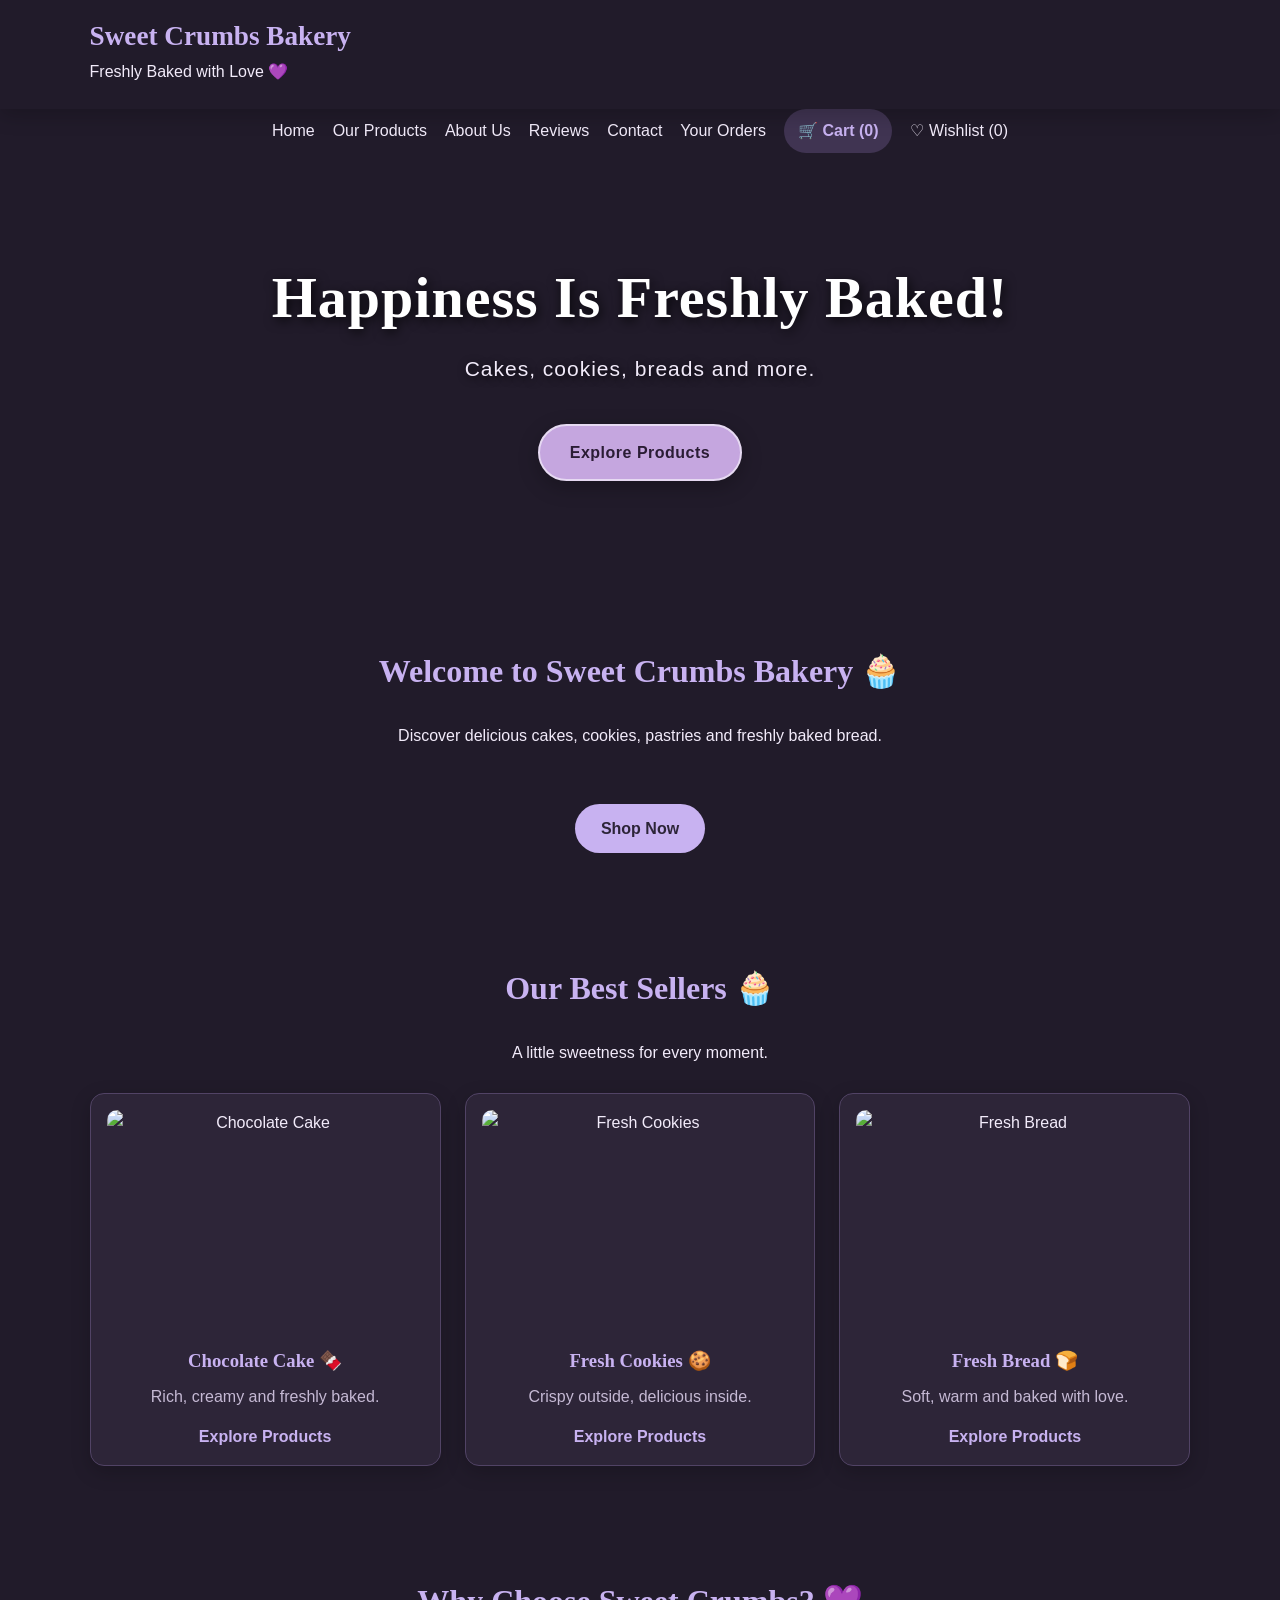
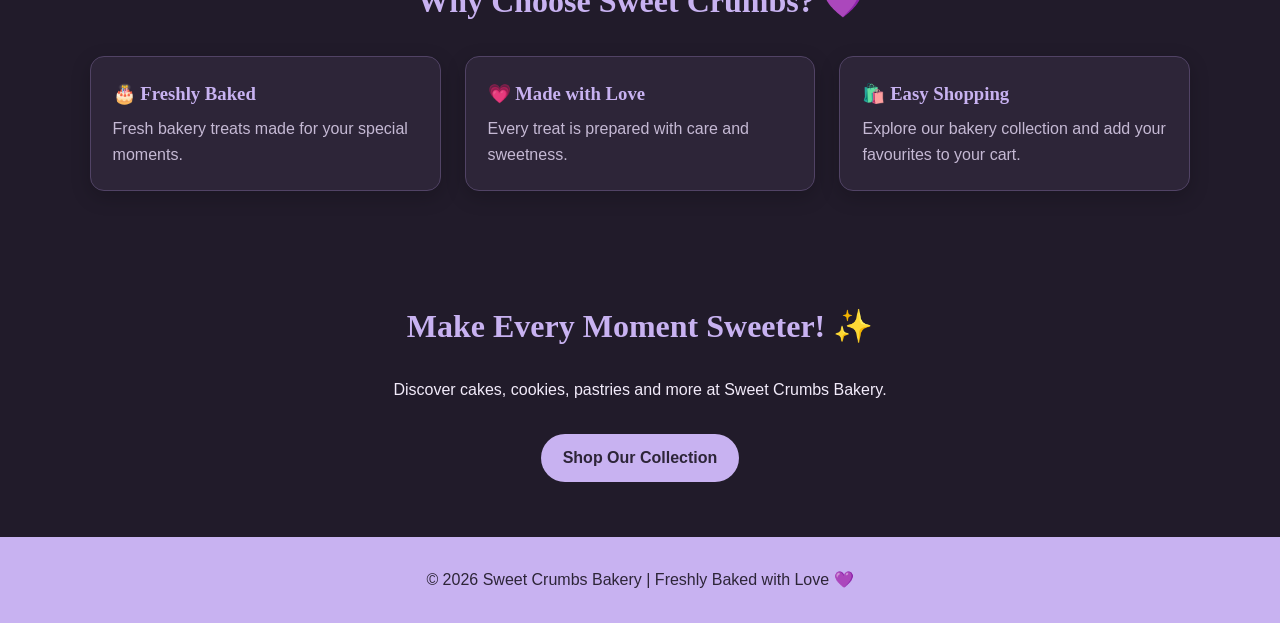
==== index.html @ 4f41aab7 "Add files via upload" ====
<!DOCTYPE html>
<html lang="en">
<head>
    <meta charset="UTF-8">
    <meta name="viewport" content="width=device-width, initial-scale=1.0">
    <title>Home | Sweet Crumbs Bakery</title>
    <link rel="stylesheet" href="style.css">
    <script src="script.js"></script>
</head>
<body class="dark-mode">

<header>
     <div class="header-top">
    <h1>Sweet Crumbs Bakery</h1>
    <p>Freshly Baked with Love 💜</p>


     </div>
</header>

<nav>
    <a href="index.html">Home</a>
    <a href="products.html">Our Products</a>
    <a href="about.html">About Us</a>
    <a href="reviews.html">Reviews</a>
    <a href="contact.html">Contact</a>
    <a href="order.html">Your Orders</a>
   
    <button id="cartBtn" type="button">🛒 Cart (<span id="cartCount">0</span>)</button>
    <a href="products.html#wishlist">♡ Wishlist (<span id="wishCount">0</span>)</a>
</nav>
<section class="hero">
    <video class="hero-video" autoplay muted loop playsinline>
        <source src="cook.mp4" type="video/mp4">
    </video>

    <div class="hero-content">
        <h2>Happiness Is Freshly Baked!</h2>
        <p>Cakes, cookies, breads and more.</p>
        <a href="products.html" class="shop-btn">Explore Products</a>
    </div>
</section>


<section class="info">
    <h2>Welcome to Sweet Crumbs Bakery 🧁</h2>
    <p>Discover delicious cakes, cookies, pastries and freshly baked bread.</p>
    <br>
    <a href="products.html" class="shop-btn">Shop Now</a>
</section>

<!-- Featured Products -->
<section class="home-section">
    <h2>Our Best Sellers 🧁</h2>
    <p class="section-desc">A little sweetness for every moment.</p>

    <div class="home-cards">
        <div class="home-card">
            <img src="https://images.unsplash.com/photo-1578985545062-69928b1d9587"
                 alt="Chocolate Cake">
            <h3>Chocolate Cake 🍫</h3>
            <p>Rich, creamy and freshly baked.</p>
            <a href="products.html">Explore Products</a>
        </div>

        <div class="home-card">
            <img src="https://images.unsplash.com/photo-1499636136210-6f4ee915583e"
                 alt="Fresh Cookies">
            <h3>Fresh Cookies 🍪</h3>
            <p>Crispy outside, delicious inside.</p>
            <a href="products.html">Explore Products</a>
        </div>

        <div class="home-card">
            <img src="https://images.unsplash.com/photo-1509440159596-0249088772ff"
                 alt="Fresh Bread">
            <h3>Fresh Bread 🍞</h3>
            <p>Soft, warm and baked with love.</p>
            <a href="products.html">Explore Products</a>
        </div>
    </div>
</section>

<!-- Why Choose Us -->
<section class="why-us">
    <h2>Why Choose Sweet Crumbs? 💜</h2>

    <div class="features">
        <div>
            <h3>🎂 Freshly Baked</h3>
            <p>Fresh bakery treats made for your special moments.</p>
        </div>

        <div>
            <h3>💗 Made with Love</h3>
            <p>Every treat is prepared with care and sweetness.</p>
        </div>

        <div>
            <h3>🛍️ Easy Shopping</h3>
            <p>Explore our bakery collection and add your favourites to your cart.</p>
        </div>
    </div>
</section>

<!-- Special Offer -->
<section class="home-offer">
    <h2>Make Every Moment Sweeter! ✨</h2>
    <p>Discover cakes, cookies, pastries and more at Sweet Crumbs Bakery.</p>
    <a href="products.html" class="shop-btn">Shop Our Collection</a>
</section>
<footer>
    <p>© 2026 Sweet Crumbs Bakery | Freshly Baked with Love 💜</p>
</footer>

<script src="script.js"></script>
</body>
</html>
---- style.css ----
/* =========================
   1. GLOBAL STYLES
========================= */

:root {
    --lavender: #b8a1e3;
    --dark-lavender: #8064b5;
    --light-lavender: #eee7fa;
    --pearl: #fffdf8;
    --white: #ffffff;
    --text: #403653;
    --muted: #756b82;
    --border: #e5dcef;
    --shadow: 0 6px 20px rgba(91, 67, 130, 0.12);
    --radius: 14px;
}

* {
    margin: 0;
    padding: 0;
    box-sizing: border-box;
}

html {
    scroll-behavior: smooth;
}

body {
    font-family: 'Poppins', sans-serif;
    background: var(--pearl);
    color: var(--text);
    line-height: 1.6;
    transition: background 0.3s, color 0.3s;
}

img {
    max-width: 100%;
    display: block;
}

a {
    text-decoration: none;
    color: inherit;
}

button,
input,
select,
textarea {
    font: inherit;
}

button {
    cursor: pointer;
}

section {
    padding: 55px 7%;
}

h1,
h2,
h3 {
    font-family: 'Playfair Display', serif;
}

h2 {
    text-align: center;
    font-size: 2rem;
    color: var(--dark-lavender);
    margin-bottom: 25px;
}

p {
    margin-bottom: 10px;
}

/* =========================
   2. HEADER AND NAVIGATION
========================= */

header {
    background: var(--pearl);
    padding: 15px 7%;
    display: flex;
    justify-content: space-between;
    align-items: center;
    gap: 20px;
    flex-wrap: wrap;
    box-shadow: var(--shadow);
    position: sticky;
    top: 0;
    z-index: 1000;
}

.logo,
header h1 {
    font-family: 'Playfair Display', serif;
    color: var(--dark-lavender);
    font-size: 1.7rem;
}

nav {
    display: flex;
    align-items: center;
    justify-content: center;
    gap: 18px;
    flex-wrap: wrap;
}

nav a {
    color: var(--text);
    font-weight: 500;
    transition: color 0.3s;
}

nav a:hover,
nav a.active {
    color: var(--dark-lavender);
}

nav button,
#cartBtn,
#darkModeBtn {
    border: none;
    background: var(--light-lavender);
    color: var(--dark-lavender);
    padding: 9px 14px;
    border-radius: 25px;
    font-weight: 600;
}

nav button:hover,
#cartBtn:hover,
#darkModeBtn:hover {
    background: var(--lavender);
    color: var(--white);
}

/* =========================
   3. HOME HERO SECTION
========================= */

.hero {
    position: relative;
    min-height: 420px;
    display: flex;
    justify-content: center;
    align-items: center;
    text-align: center;
    overflow: hidden;
    padding: 70px 7%;
}


.hero-content {
    max-width: 750px;
}

.hero h1 {
    color: var(--dark-lavender);
    font-size: clamp(2.2rem, 5vw, 3.5rem);
    margin-bottom: 15px;
}

.hero p {
    font-size: 1.1rem;
    color: var(--text);
    margin-bottom: 25px;
}

/* =========================
   4. BUTTONS
========================= */

.btn,
button,
input[type="submit"] {
    transition: 0.3s ease;
}

.btn,
.primary-btn {
    display: inline-block;
    background: var(--dark-lavender);
    color: var(--white);
    padding: 11px 22px;
    border: none;
    border-radius: 25px;
    font-weight: 600;
}

.btn:hover,
.primary-btn:hover {
    background: var(--lavender);
    color: var(--text);
    transform: translateY(-2px);
}

button:focus-visible,
a:focus-visible,
input:focus-visible,
select:focus-visible,
textarea:focus-visible {
    outline: 3px solid var(--lavender);
    outline-offset: 3px;
}

/* =========================
   5. SEARCH AND FILTERS
========================= */

.product-controls {
    display: flex;
    justify-content: center;
    align-items: center;
    gap: 12px;
    flex-wrap: wrap;
    margin: 20px 0 30px;
}

.product-controls input,
.product-controls select {
    padding: 11px 14px;
    border: 1px solid var(--border);
    border-radius: 25px;
    background: var(--white);
    color: var(--text);
    min-width: 180px;
}

.product-controls input {
    flex: 1;
    max-width: 350px;
}

/* ================================
   PRODUCT SEARCH AND FILTERS
================================ */

.product-controls {
    width: 90%;
    max-width: 1200px;
    margin: 25px auto;
    padding: 15px;

    display: grid;
    grid-template-columns: 2fr 1fr 1fr;
    gap: 15px;

    align-items: center;
    box-sizing: border-box;
}

/* Search box */

.product-controls input {
    width: 100%;
    min-width: 0;
    height: 45px;

    padding: 10px 15px;

    border: 1px solid var(--silver-lavender);
    border-radius: 10px;

    background: var(--pearl);
    color: var(--text);

    font-size: 16px;
    box-sizing: border-box;
}

/* Category and sorting */

.product-controls select {
    width: 100%;
    min-width: 0;
    height: 45px;

    padding: 10px;

    border: 1px solid var(--silver-lavender);
    border-radius: 10px;

    background: var(--pearl);
    color: var(--text);

    font-size: 15px;
    cursor: pointer;
    box-sizing: border-box;
}

/* Focus */

.product-controls input:focus,
.product-controls select:focus {
    outline: 2px solid var(--lilac);
    border-color: var(--plum);
}

/* Mobile */

@media (max-width: 650px) {
    .product-controls {
        grid-template-columns: 1fr;
        gap: 12px;
    }
}

/* =========================
   6. PRODUCT GRID
========================= */

.product-grid,
#productList {
    display: grid;
    grid-template-columns: repeat(4, minmax(0, 1fr));
    gap: 25px;
}

.product-card {
    background: var(--white);
    border: 1px solid var(--border);
    border-radius: var(--radius);
    overflow: hidden;
    padding: 14px;
    text-align: center;
    box-shadow: var(--shadow);
    transition: transform 0.3s, box-shadow 0.3s;
}

.product-card:hover {
    transform: translateY(-5px);
    box-shadow: 0 12px 28px rgba(91, 67, 130, 0.18);
}

.product-card h3 {
    color: var(--dark-lavender);
    font-size: 1.2rem;
    margin: 14px 0 7px;
}

.product-card p {
    color: var(--muted);
    font-size: 0.9rem;
}

.product-card .price {
    color: var(--dark-lavender);
    font-size: 1.15rem;
    font-weight: 700;
    margin: 8px 0 12px;
}

/* =========================
   7. IMAGE-ONLY ZOOM
   The page layout stays fixed.
========================= */

.image-box {
    width: 100%;
    height: 220px;
    overflow: hidden;
    position: relative;
    border-radius: 10px;
    cursor: zoom-in;
    background: var(--light-lavender);
}

.image-box img {
    width: 100%;
    height: 100%;
    object-fit: cover;
    object-position: center;
    transition: transform 0.4s ease;
    transform: scale(1);
}

/* Only the image zooms */
.image-box:hover img,
.image-box:focus img {
    transform: scale(1.15);
}

/* =========================
   8. PRODUCT CARD BUTTONS
========================= */

.product-card button {
    background: var(--light-lavender);
    color: var(--dark-lavender);
    border: none;
    border-radius: 20px;
    padding: 8px 12px;
    margin: 4px 2px;
    font-size: 0.85rem;
    font-weight: 600;
}

.product-card button:hover {
    background: var(--dark-lavender);
    color: var(--white);
}

/* =========================
   9. CART PANEL
========================= */

#cartPanel {
    position: fixed;
    top: 0;
    right: 0;
    width: min(420px, 100%);
    height: 100vh;
    overflow-y: auto;
    background: var(--pearl);
    color: var(--text);
    padding: 25px;
    z-index: 2000;
    box-shadow: -5px 0 25px rgba(0, 0, 0, 0.15);
}

#cartPanel[hidden] {
    display: none;
}

#cartPanel h2 {
    text-align: left;
}

#closeCartBtn,
#closeProductBtn {
    background: var(--light-lavender);
    color: var(--dark-lavender);
    border: none;
    border-radius: 20px;
    padding: 8px 14px;
    float: right;
}

.cart-item,
.wishlist-item {
    display: flex;
    justify-content: space-between;
    align-items: center;
    gap: 8px;
    flex-wrap: wrap;
    border-bottom: 1px solid var(--border);
    padding: 14px 0;
}

.cart-item button,
.wishlist-item button {
    background: var(--light-lavender);
    color: var(--dark-lavender);
    border: none;
    border-radius: 15px;
    padding: 5px 10px;
}

#cartTotal {
    font-weight: 700;
    font-size: 1.2rem;
    color: var(--dark-lavender);
    margin: 20px 0;
}

/* =========================
   10. PRODUCT DETAILS DIALOG
========================= */

dialog {
    width: min(500px, 90%);
    max-height: 85vh;
    overflow-y: auto;
    margin: auto;
    padding: 25px;
    border: 1px solid var(--border);
    border-radius: var(--radius);
    background: var(--pearl);
    color: var(--text);
    box-shadow: var(--shadow);
}

dialog::backdrop {
    background: rgba(40, 30, 55, 0.55);
}

dialog img {
    width: 100%;
    max-height: 300px;
    object-fit: contain;
    border-radius: 10px;
    margin: 15px auto;
}

dialog button {
    background: var(--dark-lavender);
    color: var(--white);
    border: none;
    padding: 9px 16px;
    border-radius: 20px;
    margin: 5px;
}

/* =========================
   11. ABOUT US
========================= */

.about-content {
    max-width: 900px;
    margin: auto;
    text-align: center;
    background: var(--white);
    border-radius: var(--radius);
    padding: 30px;
    box-shadow: var(--shadow);
}

.about-content p {
    color: var(--muted);
    line-height: 1.9;
}

/* =========================
   12. REVIEWS
========================= */

.reviews-grid,
#reviewsList {
    display: grid;
    grid-template-columns: repeat(3, minmax(0, 1fr));
    gap: 20px;
}

.review-card {
    background: var(--white);
    border: 1px solid var(--border);
    padding: 22px;
    border-radius: var(--radius);
    box-shadow: var(--shadow);
    overflow-wrap: anywhere;
}

.review-card h3 {
    color: var(--dark-lavender);
    margin-bottom: 8px;
}

.review-card p {
    color: var(--muted);
}

.review-card p:nth-child(2) {
    color: #d39b35;
}

/* =========================
   13. FORMS
========================= */

form {
    max-width: 650px;
    margin: 25px auto;
    padding: 25px;
    background: var(--white);
    border: 1px solid var(--border);
    border-radius: var(--radius);
    box-shadow: var(--shadow);
}

form label {
    display: block;
    font-weight: 600;
    margin: 12px 0 5px;
}

form input,
form select,
form textarea {
    display: block;
    width: 100%;
    padding: 12px;
    border: 1px solid var(--border);
    border-radius: 8px;
    background: var(--pearl);
    color: var(--text);
}

form textarea {
    resize: vertical;
    min-height: 120px;
}

form button,
form input[type="submit"] {
    margin-top: 18px;
    background: var(--dark-lavender);
    color: var(--white);
    border: none;
    border-radius: 25px;
    padding: 11px 22px;
    cursor: pointer;
}

form button:hover,
form input[type="submit"]:hover {
    background: var(--lavender);
    color: var(--text);
}

/* =========================
   14. CONTACT SECTION
========================= */

.contact-container {
    display: grid;
    grid-template-columns: repeat(2, minmax(0, 1fr));
    gap: 25px;
    align-items: start;
}

.contact-info {
    padding: 25px;
    background: var(--light-lavender);
    border-radius: var(--radius);
}

.contact-info h3 {
    color: var(--dark-lavender);
    margin-bottom: 12px;
}

/* =========================
   15. FOOTER
========================= */

footer {
    background: var(--dark-lavender);
    color: var(--white);
    padding: 25px 7%;
    text-align: center;
}

footer p {
    margin: 5px 0;
}

footer a {
    color: var(--white);
}

footer a:hover {
    text-decoration: underline;
}

/* =========================
   16. DARK MODE
========================= */

body.dark-mode {
    --pearl: #211b2a;
    --white: #2d2538;
    --text: #f2ebfa;
    --muted: #c5b9d4;
    --light-lavender: #403452;
    --border: #514365;
    --lavender: #b8a1e3;
    --dark-lavender: #c8b2f1;
    --shadow: 0 6px 20px rgba(0, 0, 0, 0.2);
}

body.dark-mode header {
    background: var(--pearl);
}



body.dark-mode .hero p {
    color: var(--text);
}

body.dark-mode input,
body.dark-mode select,
body.dark-mode textarea {
    background: var(--white);
    color: var(--text);
}

/* =========================
   17. RESPONSIVE DESIGN
========================= */

@media (max-width: 1000px) {
    .product-grid,
    #productList {
        grid-template-columns: repeat(3, minmax(0, 1fr));
    }

    .reviews-grid,
    #reviewsList {
        grid-template-columns: repeat(2, minmax(0, 1fr));
    }
}

@media (max-width: 700px) {
    header {
        justify-content: center;
        text-align: center;
    }

    nav {
        gap: 10px;
    }

    section {
        padding: 40px 5%;
    }

    .product-grid,
    #productList {
        grid-template-columns: repeat(2, minmax(0, 1fr));
        gap: 14px;
    }

    .image-box {
        height: 180px;
    }

    .product-card {
        padding: 10px;
    }

    .product-card button {
        font-size: 0.78rem;
        padding: 7px 9px;
    }

    .contact-container {
        grid-template-columns: 1fr;
    }

    .hero {
        min-height: 350px;
    }
}

@media (max-width: 420px) {
    .product-grid,
    #productList,
    .reviews-grid,
    #reviewsList {
        grid-template-columns: 1fr;
    }

    .image-box {
        height: 230px;
    }

    .logo,
    header h1 {
        font-size: 1.4rem;
    }

    h2 {
        font-size: 1.7rem;
    }

    .product-controls input,
    .product-controls select {
        width: 100%;
        max-width: none;
    }
}

/* Respect reduced motion preferences */
@media (prefers-reduced-motion: reduce) {
    *,
    *::before,
    *::after {
        scroll-behavior: auto !important;
        transition-duration: 0.01ms !important;
    }
}

/* ================================
   SHOPPING CART PAGE
================================ */

.cart-page {
    width: 90%;
    max-width: 1000px;

    margin: 40px auto;
    padding: 25px;

    background: var(--pearl);

    border: 1px solid var(--silver-lavender);
    border-radius: 18px;

    box-shadow: var(--shadow);
    box-sizing: border-box;
}

/* Cart heading */

.cart-page h1 {
    text-align: center;

    color: var(--plum);

    font-size: 36px;
    font-weight: bold;

    margin-bottom: 30px;
}

/* Cart items */

.cart-items {
    display: flex;
    flex-direction: column;
    gap: 15px;
}

/* Individual cart item */

.cart-item {
    display: flex;
    justify-content: space-between;
    align-items: center;

    flex-wrap: wrap;
    gap: 15px;

    padding: 18px;

    background: var(--lavender);

    border: 1px solid var(--silver-lavender);
    border-radius: 12px;
}

/* Product name */

.cart-item h3 {
    color: var(--deep-plum);
    margin: 0 0 8px;
}

/* Product price */

.cart-item p {
    color: var(--text);
    font-weight: bold;
}

/* Quantity buttons */

.cart-item button {
    padding: 8px 15px;

    border: none;
    border-radius: 8px;

    background: var(--plum);
    color: white;

    cursor: pointer;
}

/* Cart total */

.cart-total {
    margin-top: 25px;
    padding: 20px;

    text-align: right;

    border-top: 2px solid var(--silver-lavender);
}

.cart-total h2 {
    color: var(--deep-plum);
    font-size: 25px;
}

/* ================================
   CART ACTION BUTTONS
================================ */

.cart-actions {
    display: flex;

    justify-content: flex-end;
    align-items: center;

    flex-wrap: wrap;
    gap: 15px;

    margin-top: 25px;
}

/* Common button style */

.cart-actions button,
.cart-actions a {
    display: inline-flex;

    justify-content: center;
    align-items: center;

    min-height: 45px;

    padding: 12px 22px;

    border-radius: 10px;
    border: none;

    font-size: 15px;
    font-weight: bold;

    text-decoration: none;
    cursor: pointer;

    box-sizing: border-box;
}

/* Clear Cart */

.clear-cart-btn {
    background: var(--lavender);
    color: var(--deep-plum);

    border: 1px solid var(--silver-lavender) !important;
}

.clear-cart-btn:hover {
    background: var(--silver-lavender);
}

/* Proceed to Order */

.proceed-order-btn {
    background: var(--plum);
    color: white;
}

.proceed-order-btn:hover {
    background: var(--deep-plum);
}

/* Close / Continue Shopping */

.continue-shopping-btn {
    background: var(--pearl);
    color: var(--plum);

    border: 1px solid var(--silver-lavender) !important;
}

/* Mobile buttons */

@media (max-width: 600px) {
    .cart-actions {
        flex-direction: column;
        align-items: stretch;
    }

    .cart-actions button,
    .cart-actions a {
        width: 100%;
    }
}
.cart-page-link {
    display: inline-block;
    padding: 10px 18px;
    background: var(--lavender);
    color: var(--deep-plum);
    border-radius: 10px;
    text-decoration: none;
    font-weight: bold;
}

.cart-page-link:hover {
    background: var(--lilac);
}

.cart-page {
    width: 90%;
    max-width: 1000px;
    margin: 35px auto;
    padding: 25px;
    background: var(--pearl);
    border: 1px solid var(--silver-lavender);
    border-radius: 16px;
    box-sizing: border-box;
}

.cart-items {
    display: flex;
    flex-direction: column;
    gap: 15px;
}

.cart-total {
    margin-top: 20px;
    text-align: right;
}

/* ===== Wishlist Page Layout Fix ===== */

#wishlist {
    max-width: 1200px;
    margin: 30px auto;
    padding: 25px;
    box-sizing: border-box;
}

#wishlist h2 {
    text-align: center;
    margin-bottom: 10px;
}

#wishlist > p {
    text-align: center;
    margin-bottom: 24px;
}

#wishlistList {
    display: grid;
    grid-template-columns: repeat(auto-fit, minmax(220px, 1fr));
    gap: 22px;
    align-items: stretch;
}

#wishlistList .product-card {
    width: 100%;
    min-width: 0;
    box-sizing: border-box;
    padding: 16px;
    border: 1px solid #654477;
    border-radius: 16px;
    background: #FFFCFF;
    text-align: center;
    display: flex;
    flex-direction: column;
    align-items: center;
    gap: 10px;
}

#wishlistList .product-card img {
    display: block;
    width: 100%;
    max-width: 100%;
    height: 190px;
    object-fit: cover;
    border-radius: 12px;
}

#wishlistList .product-card h3 {
    margin: 8px 0 0;
    color: #654477;
}

#wishlistList .product-card p {
    margin: 4px 0;
}

#wishlistList .product-card button {
    margin: 4px;
}

#wishlistList .price {
    font-weight: bold;
    color: #654477;
}

#wishlistList:empty {
    display: block;
}

@media (max-width: 600px) {
    #wishlist {
        padding: 14px;
        margin: 16px auto;
    }

    #wishlistList {
        grid-template-columns: repeat(2, minmax(0, 1fr));
        gap: 12px;
    }

    #wishlistList .product-card {
        padding: 10px;
    }

    #wishlistList .product-card img {
        height: 140px;
    }

    #wishlistList .product-card button {
        max-width: 100%;
        font-size: 12px;
    }
}

/* ===== HOME PAGE IMAGE AND LAYOUT IMPROVEMENT ===== */

/* Prevent horizontal overflow */
html,
body {
    max-width: 100%;
    overflow-x: clip;
}

/* Make home page sections neat */
section {
    width: 100%;
    min-width: 0;
}

/* Keep section descriptions centered */
section > p {
    max-width: 900px;
    margin: 0 auto 20px;
    text-align: center;
}

/* Resize and center the large home page images */
section img {
    display: block;
    width: 100%;
    max-width: 850px;
    height: 380px;
    object-fit: cover;
    object-position: center;
    margin: 20px auto;
    border-radius: 14px;
}

/* Keep product images at their existing sizes */
.image-box img {
    width: 100%;
    max-width: 100%;
    height: 100%;
    margin: 0;
    border-radius: 0;
}

/* Improve heading spacing */
section h2 {
    margin: 0 auto 25px;
    text-align: center;
}

/* Tablet */
@media (max-width: 768px) {
    section {
        padding: 40px 5%;
    }

    section img {
        height: 300px;
    }
}

/* Mobile */
@media (max-width: 480px) {
    section img {
        height: 230px;
    }

    section h2 {
        font-size: 1.7rem;
    }
}
/* Home page: featured products */
.home-cards {
    width: 100%;
    max-width: 1200px;
    margin: 28px auto 0;
    display: grid;
    grid-template-columns: repeat(3, minmax(0, 1fr));
    gap: 24px;
    align-items: stretch;
}

.home-card {
    min-width: 0;
    padding: 16px;
    display: flex;
    flex-direction: column;
    background: var(--white);
    border: 1px solid var(--border);
    border-radius: var(--radius);
    box-shadow: var(--shadow);
    text-align: center;
}

.home-card img {
    width: 100%;
    max-width: none;
    height: 220px;
    margin: 0 0 16px;
    object-fit: cover;
    border-radius: 10px;
}

.home-card h3 {
    color: var(--dark-lavender);
    margin-bottom: 8px;
}

.home-card p {
    color: var(--muted);
    margin-bottom: 14px;
}

.home-card a {
    margin-top: auto;
    color: var(--dark-lavender);
    font-weight: 600;
}

/* Why Choose Us: three evenly spaced feature cards */
.why-us {
    text-align: center;
}

.features {
    width: 100%;
    max-width: 1200px;
    margin: 28px auto 0;
    display: grid;
    grid-template-columns: repeat(3, minmax(0, 1fr));
    gap: 24px;
    text-align: left;
}

.features > div {
    min-width: 0;
    padding: 22px;
    background: var(--white);
    border: 1px solid var(--border);
    border-radius: var(--radius);
    box-shadow: var(--shadow);
}

.features h3 {
    color: var(--dark-lavender);
    margin-bottom: 8px;
}

.features p {
    color: var(--muted);
    margin-bottom: 0;
}

/* Center and style the final offer section and button */
.home-offer {
    text-align: center;
}

.home-offer .shop-btn {
    display: inline-block;
    margin-top: 12px;
    padding: 11px 22px;
    border-radius: 25px;
    background: var(--dark-lavender);
    color: var(--white);
    font-weight: 600;
}

.home-offer .shop-btn:hover {
    background: var(--lavender);
    color: var(--text);
}

/* Stack cards neatly on smaller screens */
@media (max-width: 700px) {
    .home-cards,
    .features {
        grid-template-columns: 1fr;
        max-width: 520px;
    }

    .home-card img {
        height: 240px;
    }
}
/*shopnow color*/
.info {
    text-align: center;
}

.info .shop-btn {
    display: inline-block;
    margin-top: 10px;
    padding: 12px 26px;
    background: var(--dark-lavender);
    color: var(--white);
    border-radius: 25px;
    font-weight: 600;
}
/*explore product color*/
.info .shop-btn:hover {
    background: var(--lavender);
    color: var(--text);
}
.hero .shop-btn {
    display: inline-block;
    padding: 12px 26px;
    margin-top: 10px;
    border-radius: 25px;
    background: var(--lavender);
    color: var(--text);
    font-weight: 600;
}

.hero .shop-btn:hover {
    background: var(--dark-lavender);
    color: var(--white);
}

/* ===== Neat Customer Reviews Layout ===== */

#reviews.info {
    max-width: 1000px;
    margin: 40px auto;
    padding: 25px;
    text-align: center;
    box-sizing: border-box;
}

#reviews > h2 {
    color: #C5A6DF;
    font-size: 32px;
    margin-bottom: 30px;
}

.review-grid {
    display: grid;
    grid-template-columns: repeat(3, minmax(0, 1fr));
    gap: 20px;
    margin: 25px 0 35px;
}

.review {
    background: #2B2233;
    border: 1px solid #654477;
    border-radius: 15px;
    padding: 22px 18px;
    text-align: center;
    box-shadow: 0 5px 15px rgba(0, 0, 0, 0.15);
}

.review h3 {
    color: #FFD76A;
    font-size: 23px;
    margin: 0 0 12px;
}

.review p {
    color: #FFFCFF;
    line-height: 1.7;
    margin: 10px 0;
}

.review strong {
    display: block;
    color: #C5A6DF;
    margin-top: 14px;
}

.review-heading {
    color: #C5A6DF;
    font-size: 24px;
    margin: 30px 0 20px;
}

#reviewForm.simple-form {
    max-width: 600px;
    width: 100%;
    margin: 0 auto;
    padding: 24px;
    box-sizing: border-box;
    background: #2B2233;
    border: 1px solid #654477;
    border-radius: 15px;
    display: flex;
    flex-direction: column;
    gap: 12px;
}

#reviewForm input,
#reviewForm select,
#reviewForm textarea {
    width: 100%;
    box-sizing: border-box;
    margin: 0;
    padding: 13px 14px;
    border: 1px solid #654477;
    border-radius: 9px;
    background: #33283D;
    color: #FFFCFF;
    font-size: 15px;
}

#reviewForm textarea {
    min-height: 120px;
    resize: vertical;
}

#reviewForm button {
    width: 100%;
    padding: 13px;
    border: none;
    border-radius: 9px;
    background: #C5A6DF;
    color: #241B2B;
    font-weight: bold;
    font-size: 16px;
    cursor: pointer;
}

#reviewForm button:hover {
    background: #E6D9F2;
}

@media (max-width: 750px) {
    .review-grid {
        grid-template-columns: repeat(2, minmax(0, 1fr));
    }
}

@media (max-width: 500px) {
    #reviews.info {
        padding: 15px;
        margin: 25px auto;
    }

    #reviews > h2 {
        font-size: 26px;
    }

    .review-grid {
        grid-template-columns: 1fr;
    }

    #reviewForm.simple-form {
        padding: 17px;
    }
}

/* PLACE YOUR ORDER PAGE */

.order-page {
    max-width: 760px;
    margin: 40px auto;
    padding: 20px;
}

.order-card {
    background: #241d2b;
    border: 1px solid #654477;
    border-radius: 20px;
    padding: 32px;
    box-shadow: 0 8px 25px rgba(0, 0, 0, 0.25);
}

.order-heading {
    text-align: center;
    margin-bottom: 30px;
}

.order-heading span {
    font-size: 42px;
}

.order-heading h2 {
    color: #E6D9F2;
    margin: 12px 0;
}

.order-heading p,
.payment-note {
    color: #C5A6DF;
}

#orderForm h3 {
    color: #E6D9F2;
    margin: 22px 0 16px;
}

#orderForm label:not(.payment-option) {
    display: block;
    color: #F5EDF9;
    margin: 14px 0 7px;
}

#orderForm input:not([type="radio"]),
#orderForm textarea {
    width: 100%;
    padding: 12px;
    border: 1px solid #654477;
    border-radius: 9px;
    background: #33283D;
    color: white;
    font: inherit;
    box-sizing: border-box;
}

#orderForm input:focus,
#orderForm textarea:focus {
    outline: 2px solid #C5A6DF;
}

#orderForm textarea {
    resize: vertical;
}

.payment-option {
    display: flex;
    align-items: center;
    gap: 12px;
    padding: 14px;
    margin: 10px 0;
    border: 1px solid #654477;
    border-radius: 10px;
    color: #F5EDF9;
    cursor: pointer;
}

.payment-option input {
    accent-color: #C5A6DF;
    width: 17px;
    height: 17px;
}

.place-order-btn {
    display: block;
    width: 100%;
    margin-top: 25px;
    padding: 14px;
    border: none;
    border-radius: 10px;
    background: #C5A6DF;
    color: #2B1D35;
    font-size: 16px;
    font-weight: bold;
    cursor: pointer;
}

.place-order-btn:hover {
    background: #E6D9F2;
}

.back-shopping {
    display: block;
    text-align: center;
    margin-top: 20px;
    color: #E6D9F2;
    text-decoration: none;
}

@media (max-width: 600px) {
    .order-page {
        margin: 20px auto;
        padding: 12px;
    }

    .order-card {
        padding: 20px;
    }
}

/* ORDER DETAILS - LAVENDER & PEARL THEME */

#orderDetails {
    display: flex;
    flex-direction: column;
    gap: 14px;
    margin: 18px 0;
}

.order-item {
    background: rgba(230, 217, 242, 0.10);
    border: 1px solid #C5A6DF;
    border-radius: 14px;
    padding: 18px;
    box-shadow: 0 3px 12px rgba(101, 68, 119, 0.13);
    transition: transform 0.2s ease;
}

.order-item:hover {
    transform: translateY(-2px);
}

.order-item p {
    margin: 8px 0;
    display: flex;
    justify-content: space-between;
    gap: 12px;
    line-height: 1.5;
}

.order-item p strong {
    color: #C5A6DF;
    font-size: 17px;
}

.order-item p:last-child {
    border-top: 1px dashed #B8A9C9;
    padding-top: 10px;
    font-weight: bold;
}

#orderDetails > h3 {
    background: #E6D9F2;
    color: #432653;
    padding: 16px;
    border-radius: 12px;
    text-align: right;
    margin: 0;
    font-size: 21px;
}

@media (max-width: 480px) {
    .order-item {
        padding: 14px;
    }

    .order-item p strong {
        font-size: 15px;
    }

    #orderDetails > h3 {
        font-size: 18px;
    }
}

/* ORDER SUCCESS SCREEN */
.order-success {
    text-align: center;
    padding: 45px 20px;
    background: #F5EFFB;
    border: 2px solid #C5A6DF;
    border-radius: 22px;
    color: #432653;
    box-shadow: 0 8px 28px rgba(101, 68, 119, 0.18);
}

.success-icon {
    width: 95px;
    height: 95px;
    margin: 0 auto 24px;
    border-radius: 50%;
    background: #E6D9F2;
    border: 3px solid #C5A6DF;
    color: #654477;
    font-size: 65px;
    line-height: 90px;
    font-weight: bold;
}

.order-success h1 {
    color: #654477;
    font-size: clamp(25px, 4vw, 38px);
    margin-bottom: 18px;
}

.success-thanks {
    font-size: 22px;
    font-weight: bold;
}

.success-note {
    line-height: 1.7;
    margin: 20px auto;
    max-width: 450px;
}

.order-success .place-order-btn,
.order-success .back-shopping {
    display: block;
    width: 100%;
    max-width: 320px;
    box-sizing: border-box;
    margin: 16px auto;
    padding: 15px;
    border-radius: 12px;
    text-align: center;
    font-size: 16px;
    font-weight: bold;
}

.order-success .place-order-btn {
    background: #654477;
    color: white;
    border: none;
    cursor: pointer;
}

.order-success .back-shopping {
    background: #E6D9F2;
    color: #432653;
    text-decoration: none;
}

@media (max-width: 480px) {
    .order-success {
        padding: 30px 14px;
    }
}
#continueWhatsApp {
    background: #25D366;
    color: white;
    border: none;
    padding: 12px 22px;
    border-radius: 8px;
    cursor: pointer;
    font-weight: bold;
    margin: 10px 0;
    
}

#continueWhatsApp:hover {
    background: #128C7E;
}

.order-success {
    text-align: center;
}

.order-success .back-shopping,
.order-success #continueWhatsApp {
    display: block;
    width: fit-content;
    margin: 12px auto;
}

.hero {
    position: relative;
    min-height: 400px;
    overflow: hidden;
}


.hero-video {
    position: absolute;
    top: 0;
    left: 0;
    width: 100%;
    height: 100%;
    object-fit: cover;
    object-position: center;
    z-index: 0;
    filter: brightness(0.65);
}


/* Beautiful Hero Video Text */

.hero-content {
    position: relative;
    z-index: 1;
    width: 100%;
    max-width: 900px;
    padding: 40px 20px;
    text-align: center;
    color: #ffffff;
}

.hero-content h2 {
    color: #ffffff;
    font-family: 'Playfair Display', serif;
    font-size: clamp(32px, 5vw, 58px);
    font-weight: 800;
    line-height: 1.2;
    letter-spacing: 1px;
    margin-bottom: 20px;
    text-shadow: 2px 3px 12px rgba(0, 0, 0, 0.8);
}

.hero-content p {
    color: #ffffff;
    font-size: clamp(16px, 2vw, 21px);
    font-weight: 500;
    letter-spacing: 1px;
    margin-bottom: 28px;
    text-shadow: 1px 2px 8px rgba(0, 0, 0, 0.8);
}

.hero .shop-btn {
    display: inline-block;
    padding: 14px 30px;
    background: #C5A6DF;
    color: #2B1D35;
    border: 2px solid #E6D9F2;
    border-radius: 30px;
    font-size: 16px;
    font-weight: 700;
    letter-spacing: 0.5px;
    box-shadow: 0 6px 20px rgba(0, 0, 0, 0.25);
    transition: all 0.3s ease;
}

.hero .shop-btn:hover {
    background: #E6D9F2;
    color: #432653;
    transform: translateY(-4px);
    box-shadow: 0 10px 25px rgba(0, 0, 0, 0.3);
}

/* Contact Page Footer Alignment */
.contact-page {
    min-height: 100vh;
    display: flex;
    flex-direction: column;
}

.contact-page #contact {
    flex: 1;
}

.contact-page footer {
    margin-top: auto;
}

.category-container {
    display: grid;
    grid-template-columns: repeat(3, 1fr);
    gap: 25px;
    padding: 25px;
}

.category-card {
    text-decoration: none;
    text-align: center;
    padding: 15px;
    border-radius: 15px;
    background: var(--deep-plum);
    box-shadow: var(--shadow);
    transition: 0.3s;
}

.category-card:hover {
    transform: translateY(-5px);
}

.category-card img {
    width: 100%;
    height: 200px;
    object-fit: cover;
    border-radius: 12px;
}

.category-card h3 {
    color: white;
    margin-top: 12px;
}

@media (max-width: 600px) {
    .category-container {
        grid-template-columns: repeat(2, 1fr);
    }
}

/* CATEGORY CARDS */

.category-section {
    text-align: center;
    padding: 40px 5%;
}

.category-subtitle {
    margin-bottom: 30px;
    color: var(--silver-lavender);
}

.category-grid {
    display: grid;
    grid-template-columns: repeat(3, 1fr);
    gap: 25px;
    max-width: 1100px;
    margin: 30px auto;
}

.category-card {
    text-decoration: none;
    color: var(--text);
    background: var(--pearl);
    border-radius: 18px;
    padding: 15px;
    overflow: hidden;
    box-shadow: var(--shadow);
    transition: 0.3s ease;
}

.category-card:hover {
    transform: translateY(-7px);
}

.category-card img {
    width: 100%;
    height: 210px;
    object-fit: cover;
    border-radius: 13px;
}

.category-card h3 {
    margin: 15px 0 8px;
    font-size: 22px;
    color: var(--deep-plum);
}

.category-card span {
    display: inline-block;
    margin-bottom: 10px;
    color: var(--plum);
    font-weight: bold;
}

.back-category {
    display: inline-block;
    margin: 15px;
    color: var(--lilac);
    text-decoration: none;
    font-weight: bold;
}

.back-category:hover {
    text-decoration: underline;
}

@media (max-width: 768px) {
    .category-grid {
        grid-template-columns: repeat(2, 1fr);
    }
}

@media (max-width: 480px) {
    .category-grid {
        grid-template-columns: 1fr;
    }
}

/* ===== PREMIUM BAKERY CATEGORY CARDS ===== */

.category-section {
    padding: 45px 5%;
    text-align: center;
}

.category-section h2 {
    color: var(--lavender);
    font-size: 32px;
    font-weight: bold;
    margin-bottom: 12px;
}

.category-subtitle {
    color: #d5c5e9;
    font-size: 15px;
    margin-bottom: 35px;
}

.category-grid {
    display: grid;
    grid-template-columns: repeat(3, 1fr);
    gap: 28px;
    max-width: 1150px;
    margin: auto;
}

.category-card {
    display: block;
    text-decoration: none;
    background: linear-gradient(145deg, #30223f, #49345d);
    border: 1px solid rgba(197, 166, 223, 0.35);
    border-radius: 20px;
    padding: 12px;
    overflow: hidden;
    box-shadow: 0 8px 22px rgba(0,0,0,0.25);
    transition: all 0.3s ease;
}

.category-card:hover {
    transform: translateY(-8px);
    border-color: var(--lilac);
    box-shadow: 0 12px 28px rgba(184,161,227,0.25);
}

.category-card img {
    width: 100%;
    height: 220px;
    object-fit: cover;
    border-radius: 14px;
    transition: transform 0.4s ease;
}

.category-card:hover img {
    transform: scale(1.04);
}

.category-card h3 {
    color: #f1e6ff;
    font-size: 23px;
    margin: 17px 0 12px;
    font-weight: bold;
}

/* BEAUTIFUL EXPLORE BUTTON */

.category-card span {
    display: inline-block;
    background: linear-gradient(135deg, #c5a6df, #9877c2);
    color: #30203e;
    padding: 11px 25px;
    border-radius: 30px;
    font-size: 14px;
    font-weight: bold;
    letter-spacing: 0.4px;
    margin-bottom: 12px;
    transition: 0.3s ease;
}

.category-card:hover span {
    background: #fff;
    color: #654477;
    transform: scale(1.05);
}

@media(max-width: 768px) {
    .category-grid {
        grid-template-columns: repeat(2, 1fr);
        gap: 18px;
    }
}

@media(max-width: 480px) {
    .category-grid {
        grid-template-columns: 1fr;
    }
}
/* About Page Footer Fix */

body {
    min-height: 100vh;
    display: flex;
    flex-direction: column;
}

.about-main {
    flex: 1;
}

footer {
    width: 100%;
    margin-top: auto;
    box-sizing: border-box;
}
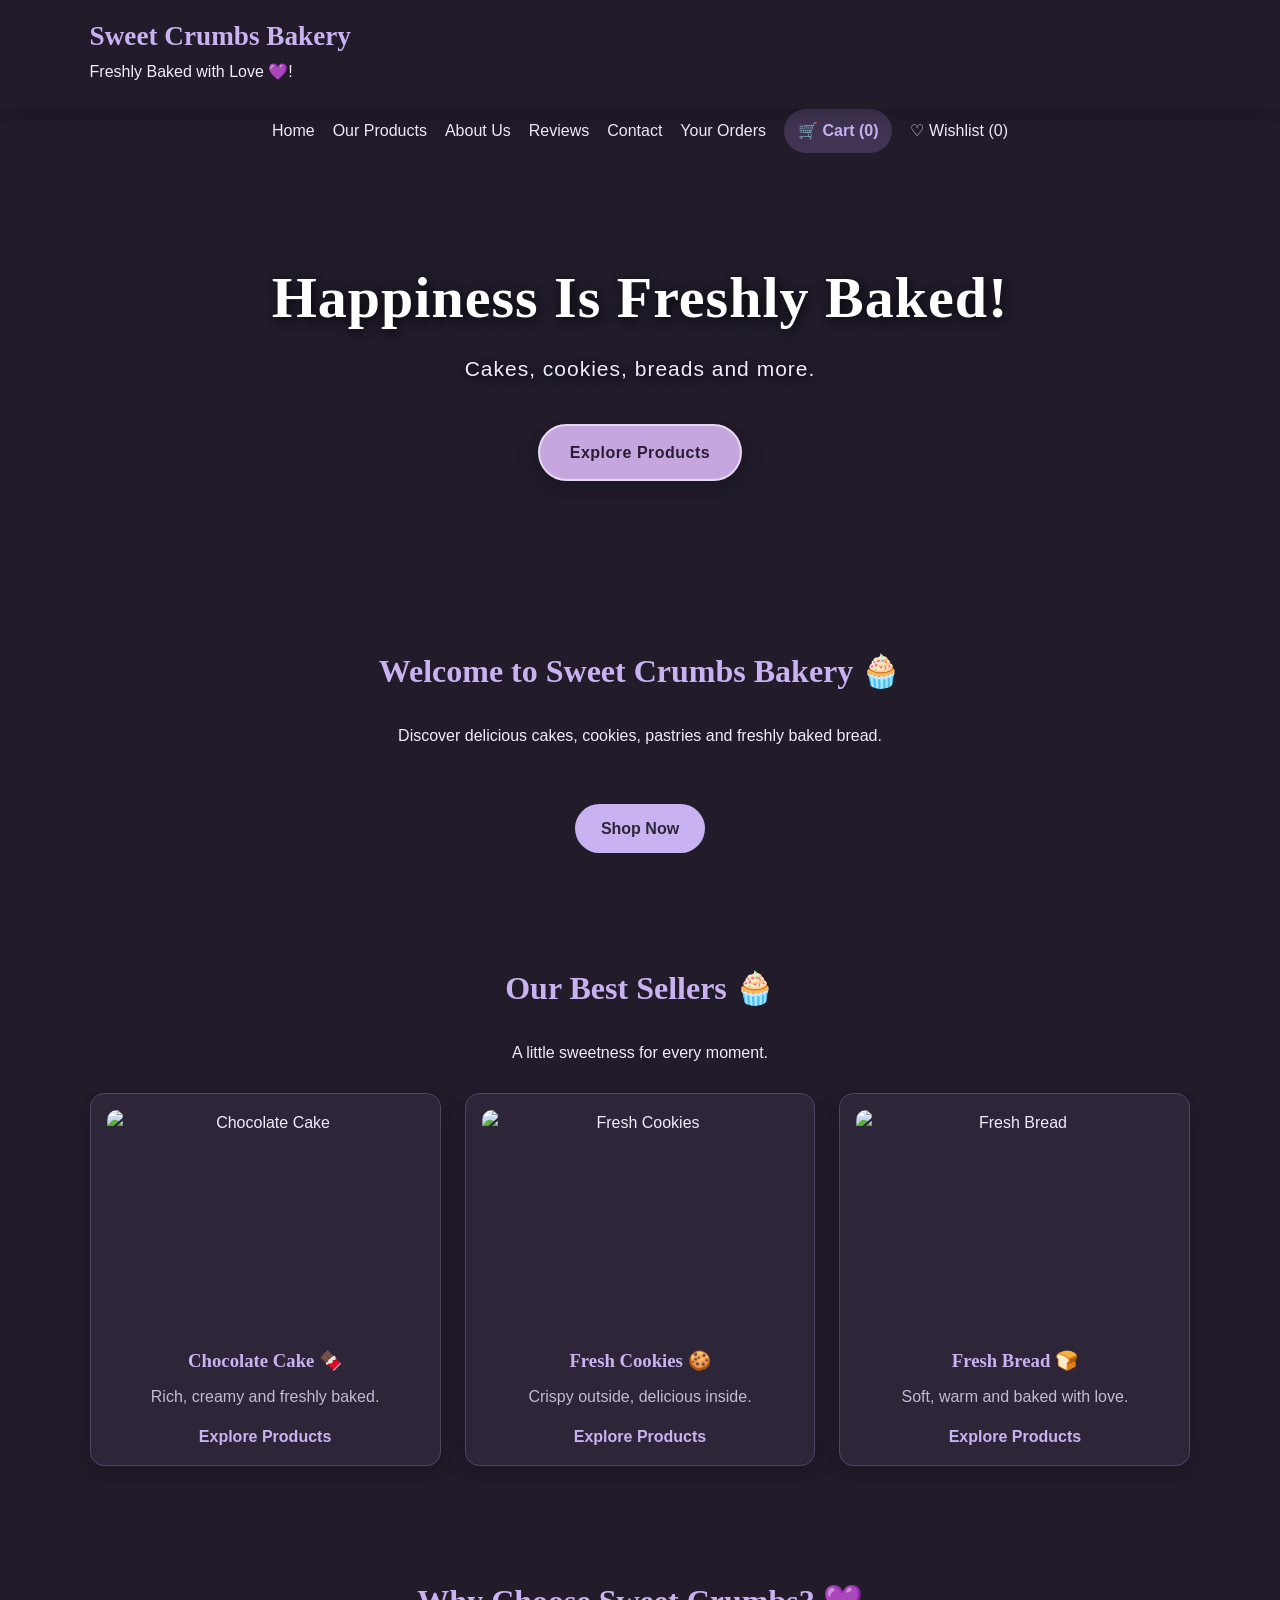
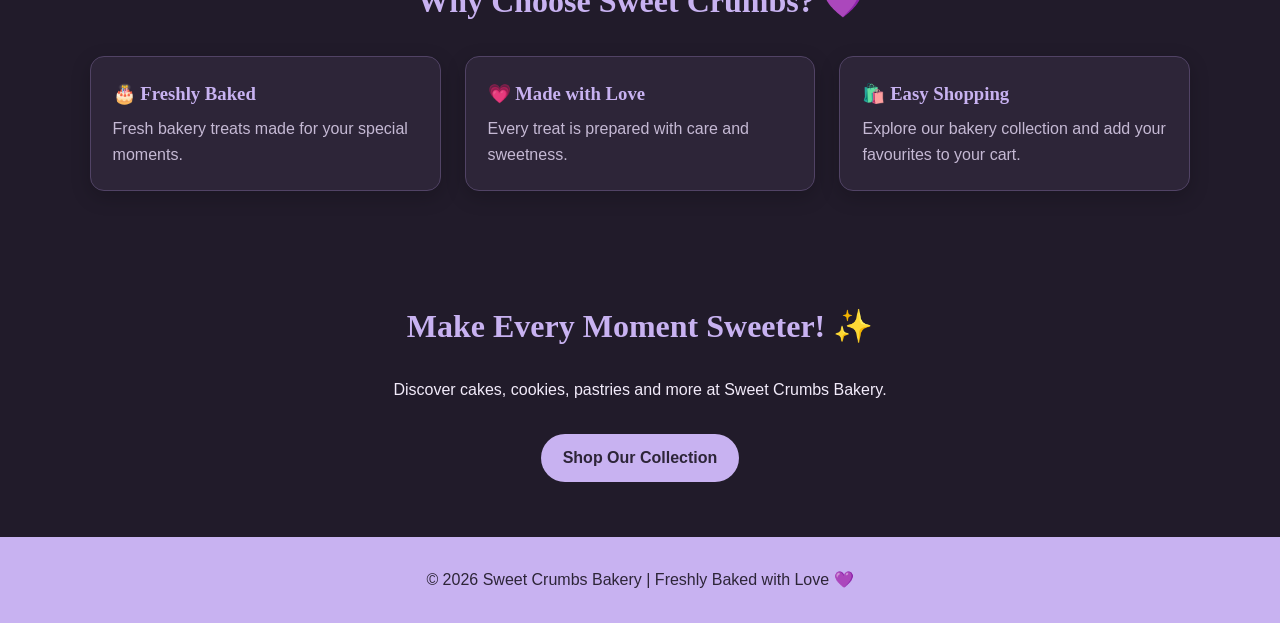
==== commit c98d5d2a: "Update bakery website" ====
--- a/index.html
+++ b/index.html
@@ -13,7 +13,7 @@
 <header>
      <div class="header-top">
     <h1>Sweet Crumbs Bakery</h1>
-    <p>Freshly Baked with Love 💜</p>
+    <p>Freshly Baked with Love 💜!</p>
 
 
      </div>
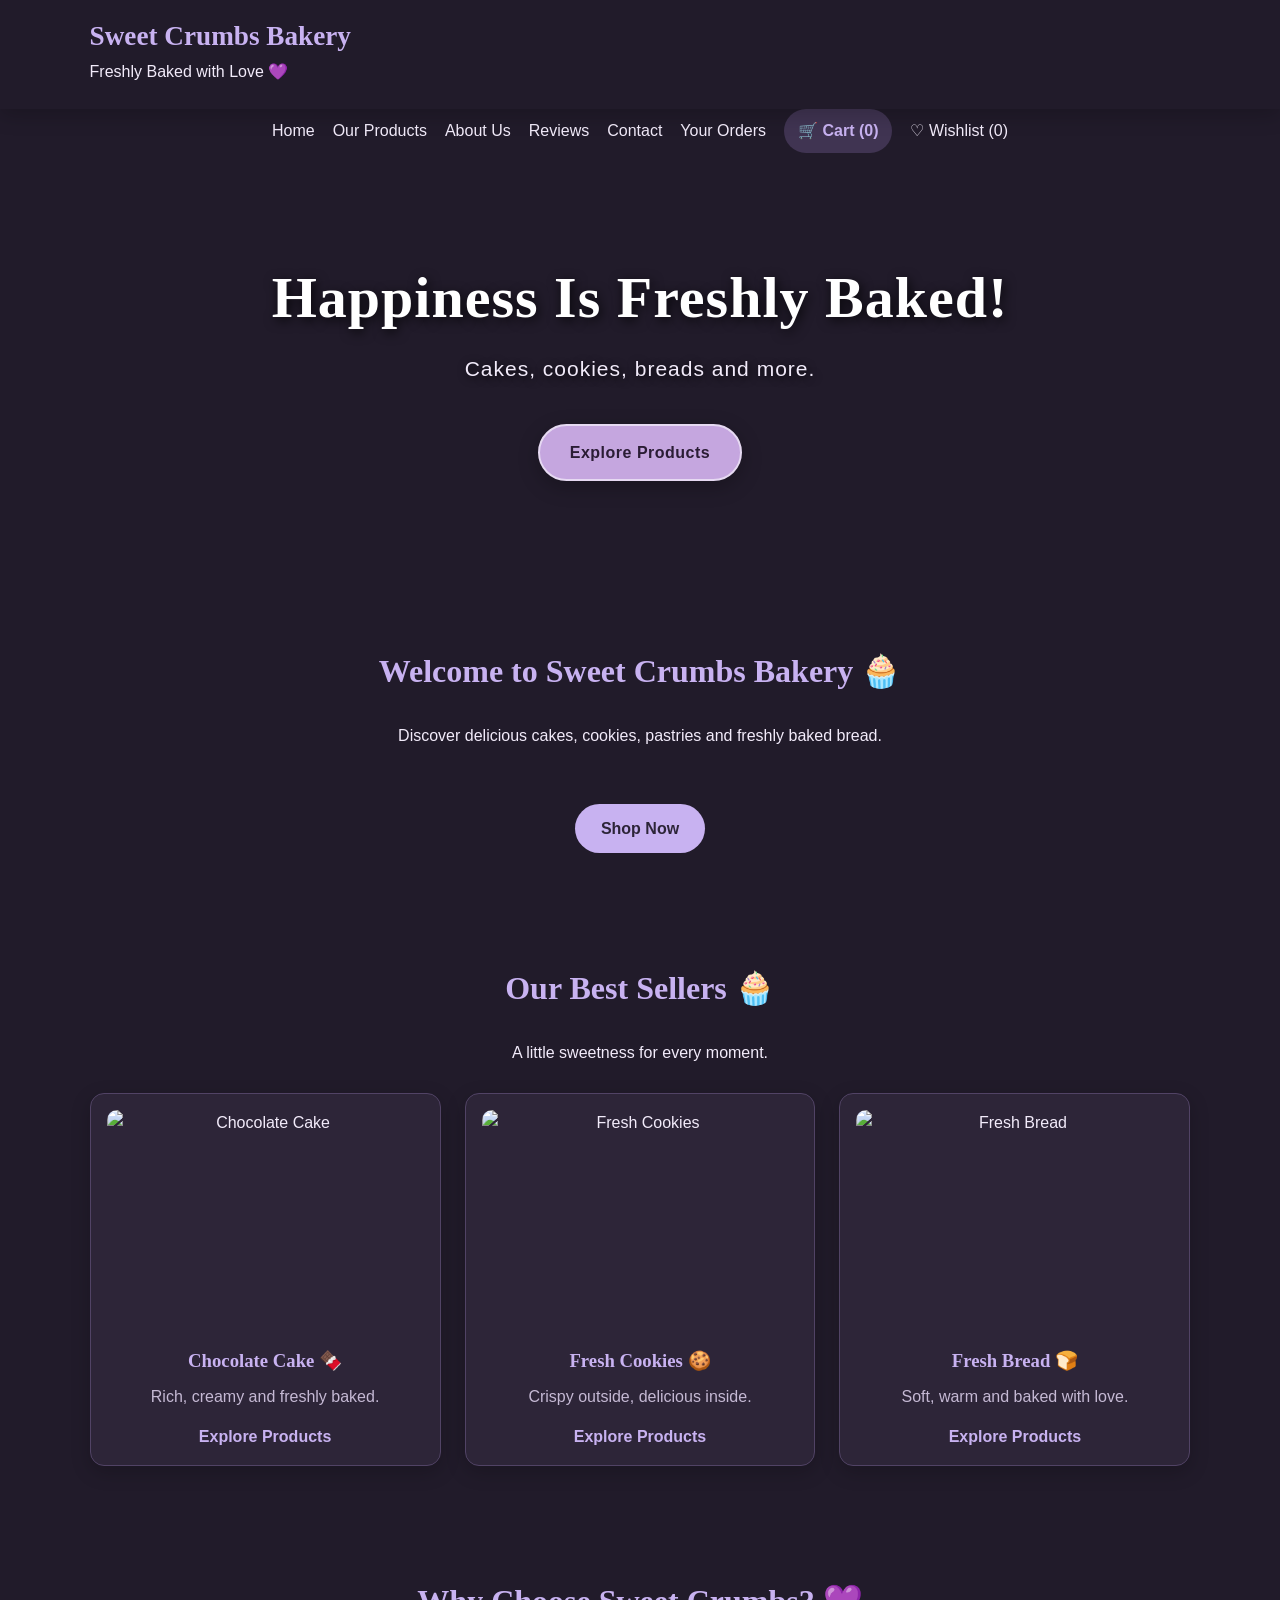
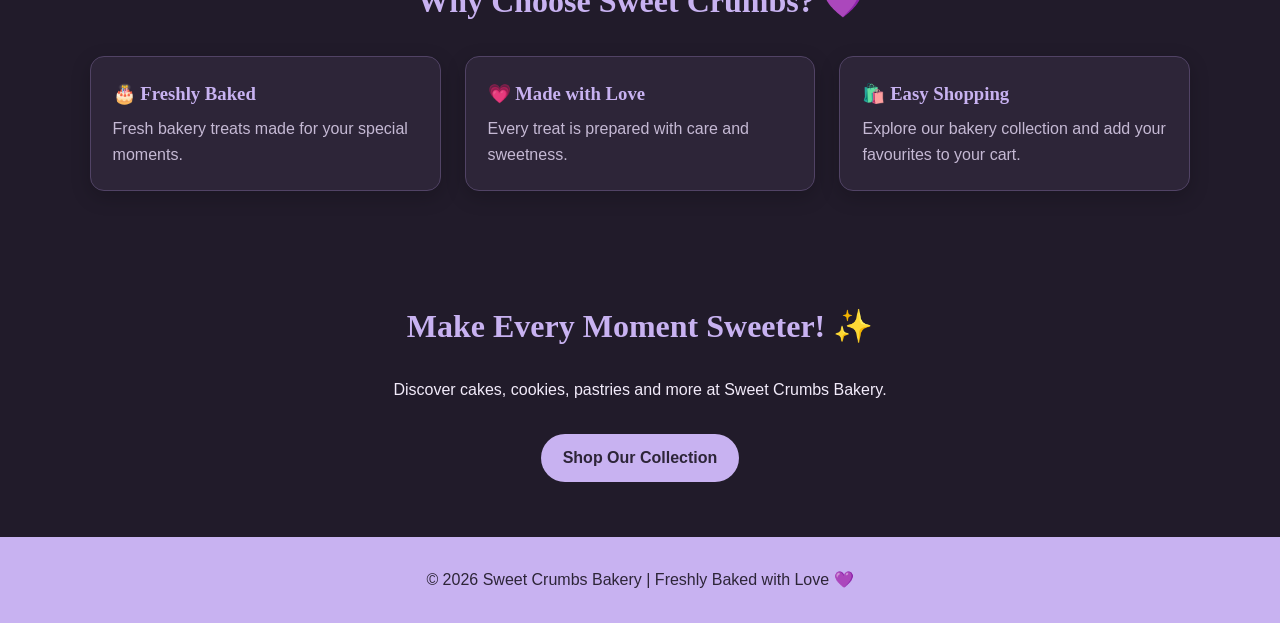
==== commit 3b65a4fd: "Updated bakery website" ====
--- a/index.html
+++ b/index.html
@@ -13,7 +13,7 @@
 <header>
      <div class="header-top">
     <h1>Sweet Crumbs Bakery</h1>
-    <p>Freshly Baked with Love 💜!</p>
+    <p>Freshly Baked with Love 💜</p>
 
 
      </div>
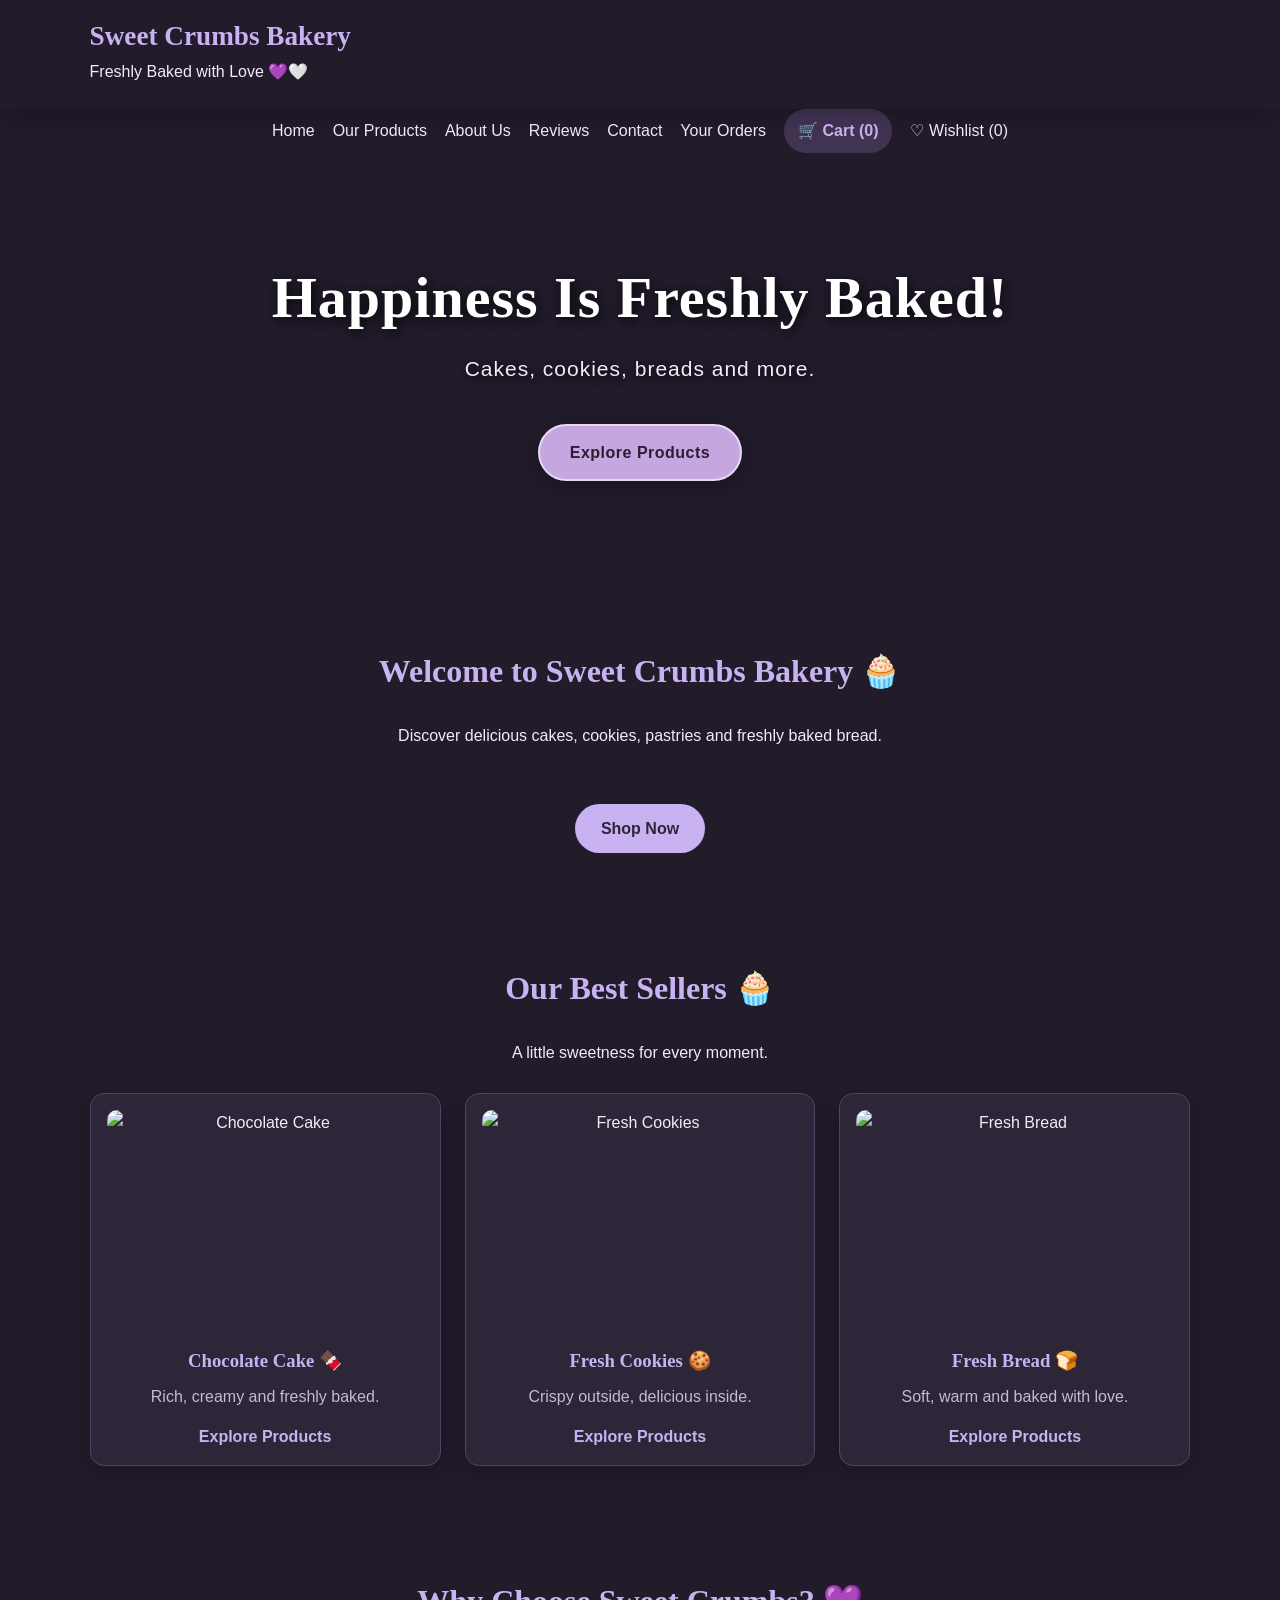
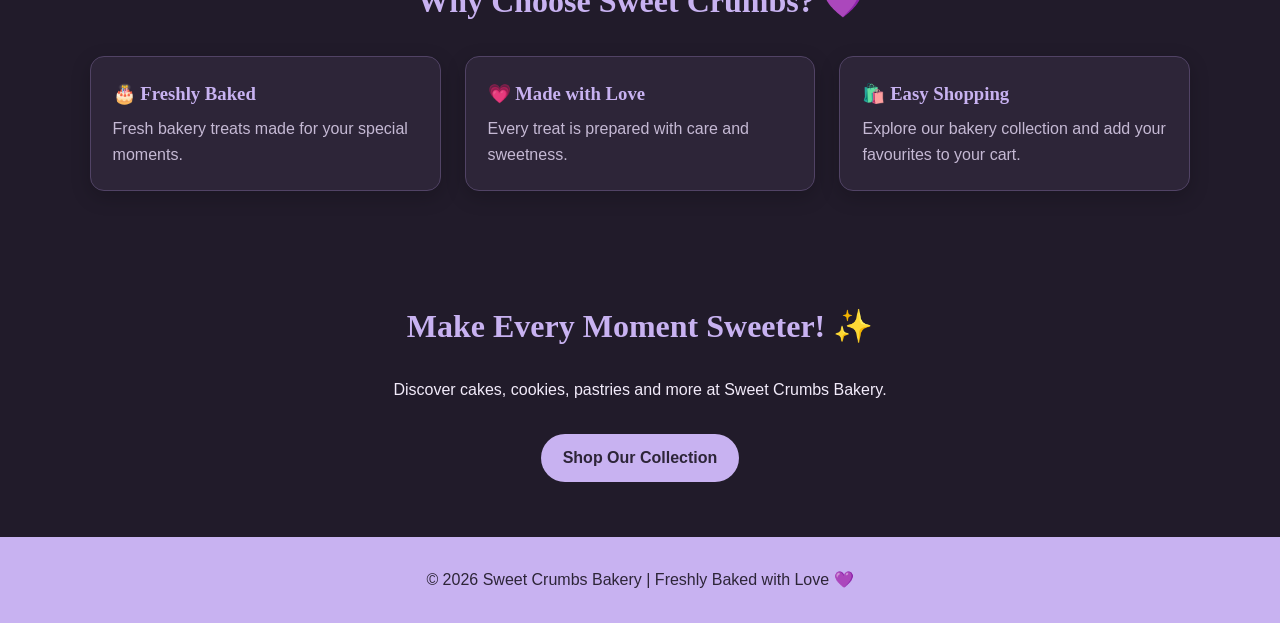
==== commit f1b9963c: "" ====
--- a/index.html
+++ b/index.html
@@ -13,7 +13,7 @@
 <header>
      <div class="header-top">
     <h1>Sweet Crumbs Bakery</h1>
-    <p>Freshly Baked with Love 💜</p>
+    <p>Freshly Baked with Love 💜🤍</p>
 
 
      </div>
